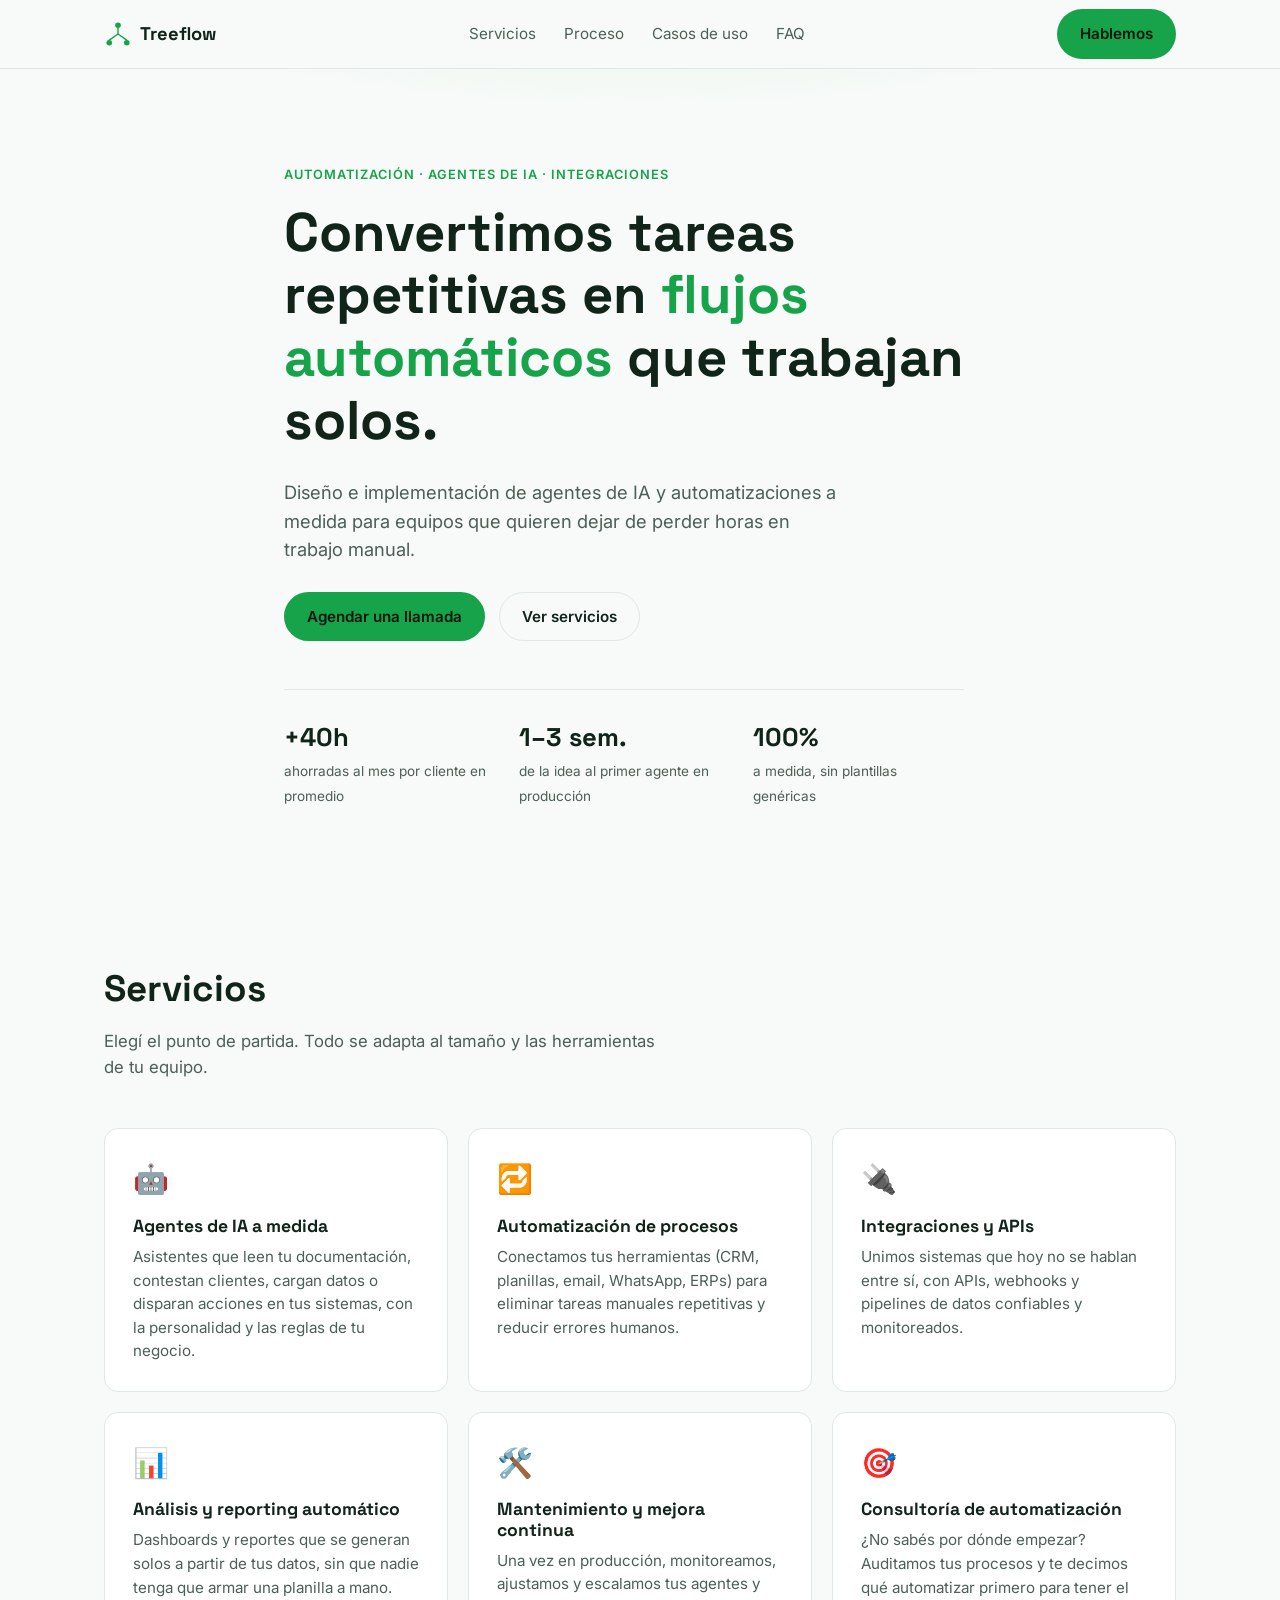
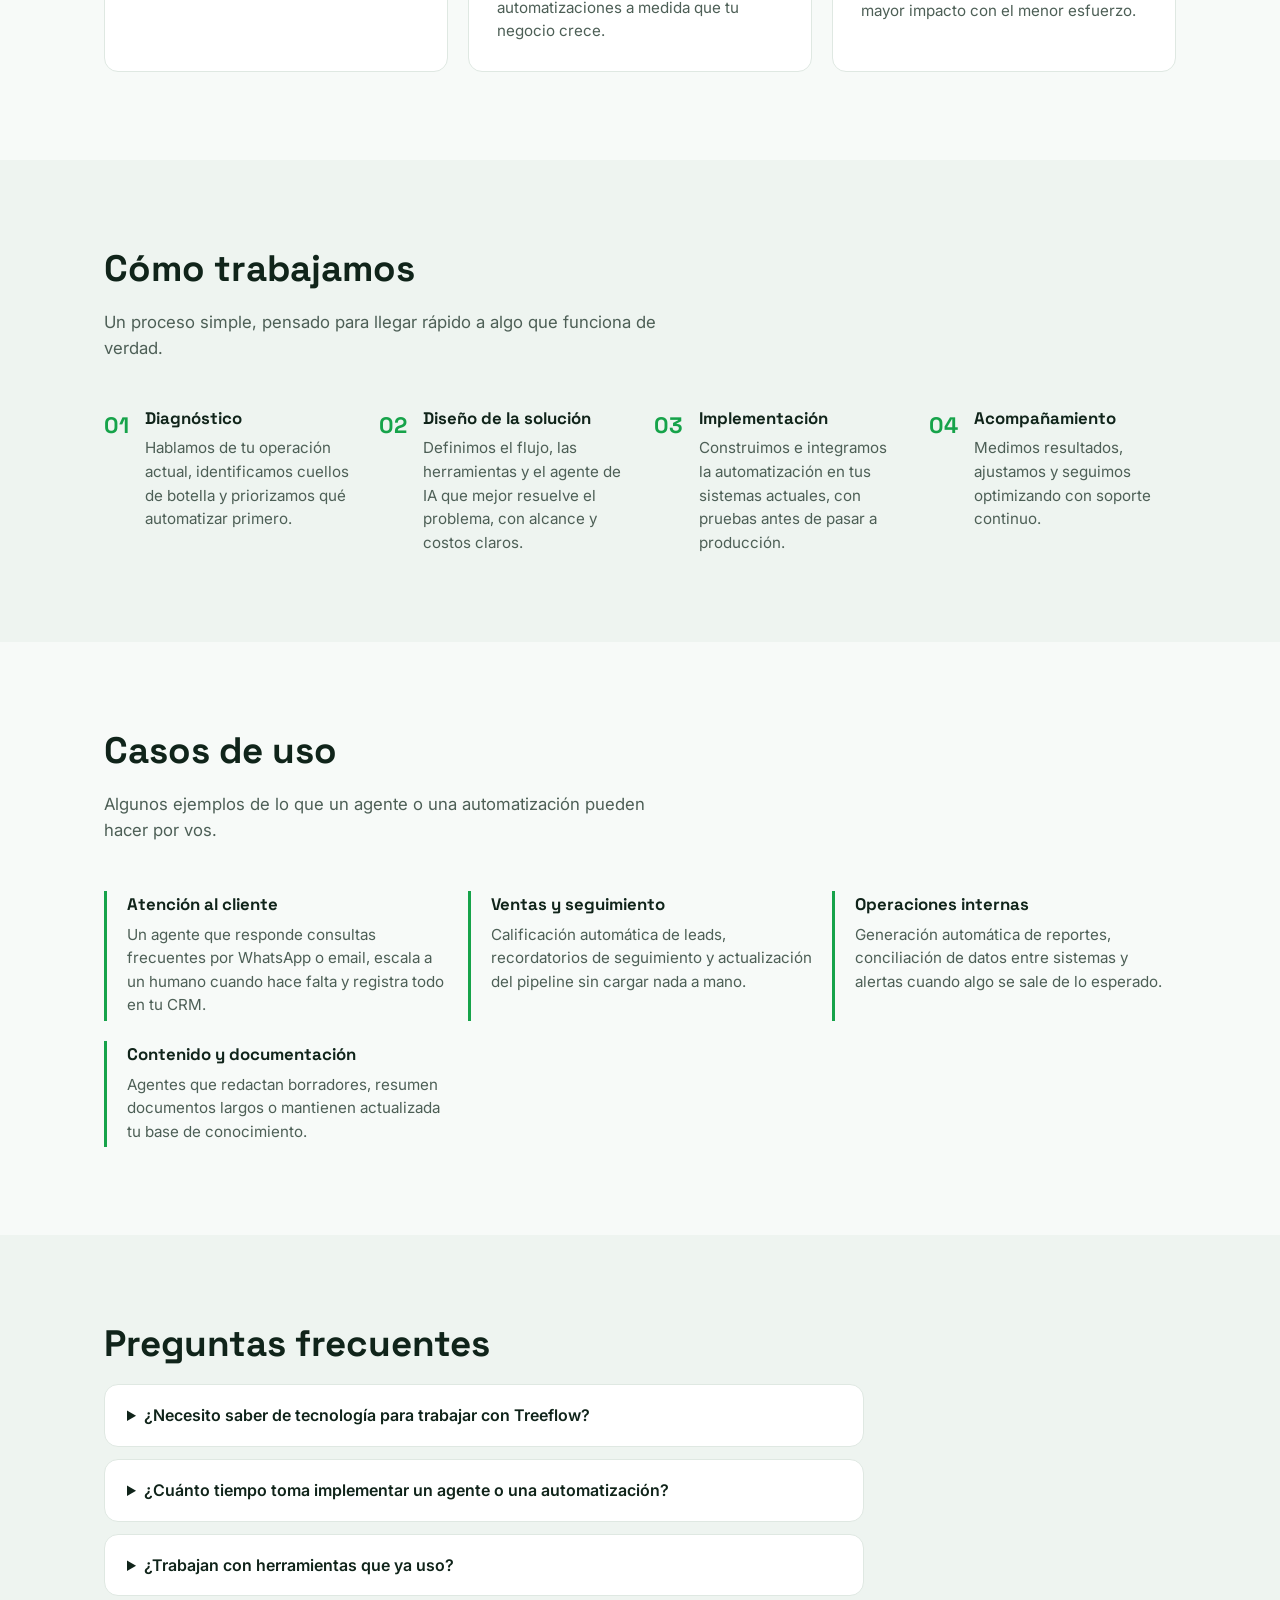
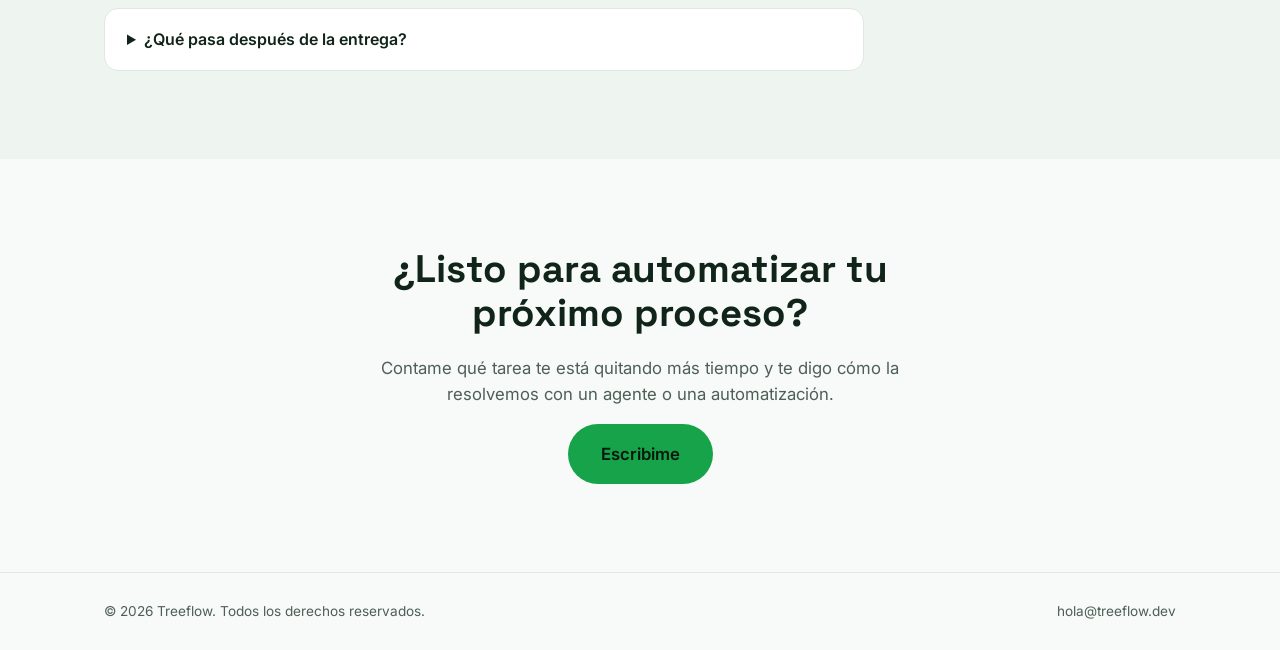
==== index.html @ 0b5848a7 "Initial commit: Treeflow landing page Static landing page for a service business focused on process " ====
<!DOCTYPE html>
<html lang="es">
<head>
<meta charset="UTF-8">
<meta name="viewport" content="width=device-width, initial-scale=1.0">
<title>Treeflow — Automatización y Agentes de IA</title>
<meta name="description" content="Treeflow diseña e implementa automatizaciones y agentes de IA a medida para que tu negocio ahorre tiempo y escale sin fricción.">
<link rel="preconnect" href="https://fonts.googleapis.com">
<link rel="preconnect" href="https://fonts.gstatic.com" crossorigin>
<link href="https://fonts.googleapis.com/css2?family=Space+Grotesk:wght@400;500;600;700&family=Inter:wght@400;500;600&display=swap" rel="stylesheet">
<link rel="stylesheet" href="css/styles.css">
</head>
<body>

<header class="site-header">
  <div class="container header-inner">
    <a href="#top" class="logo">
      <span class="logo-mark" aria-hidden="true">
        <svg viewBox="0 0 32 32" width="28" height="28">
          <circle cx="16" cy="6" r="3.2" fill="currentColor"/>
          <circle cx="6" cy="26" r="3.2" fill="currentColor"/>
          <circle cx="26" cy="26" r="3.2" fill="currentColor"/>
          <path d="M16 9 V16 M16 16 L6 23 M16 16 L26 23" stroke="currentColor" stroke-width="1.6" fill="none" stroke-linecap="round"/>
        </svg>
      </span>
      Treeflow
    </a>
    <nav class="main-nav" aria-label="Navegación principal">
      <a href="#servicios">Servicios</a>
      <a href="#proceso">Proceso</a>
      <a href="#casos">Casos de uso</a>
      <a href="#faq">FAQ</a>
    </nav>
    <a href="#contacto" class="btn btn-primary btn-nav">Hablemos</a>
  </div>
</header>

<main id="top">

  <section class="hero">
    <div class="container hero-inner">
      <p class="eyebrow">Automatización · Agentes de IA · Integraciones</p>
      <h1>Convertimos tareas repetitivas en <span class="highlight">flujos automáticos</span> que trabajan solos.</h1>
      <p class="hero-sub">Diseño e implementación de agentes de IA y automatizaciones a medida para equipos que quieren dejar de perder horas en trabajo manual.</p>
      <div class="hero-cta">
        <a href="#contacto" class="btn btn-primary">Agendar una llamada</a>
        <a href="#servicios" class="btn btn-ghost">Ver servicios</a>
      </div>
      <div class="hero-stats">
        <div><strong>+40h</strong><span>ahorradas al mes por cliente en promedio</span></div>
        <div><strong>1–3 sem.</strong><span>de la idea al primer agente en producción</span></div>
        <div><strong>100%</strong><span>a medida, sin plantillas genéricas</span></div>
      </div>
    </div>
  </section>

  <section id="servicios" class="section">
    <div class="container">
      <h2 class="section-title">Servicios</h2>
      <p class="section-sub">Elegí el punto de partida. Todo se adapta al tamaño y las herramientas de tu equipo.</p>

      <div class="cards-grid">
        <article class="card">
          <div class="card-icon">🤖</div>
          <h3>Agentes de IA a medida</h3>
          <p>Asistentes que leen tu documentación, contestan clientes, cargan datos o disparan acciones en tus sistemas, con la personalidad y las reglas de tu negocio.</p>
        </article>
        <article class="card">
          <div class="card-icon">🔁</div>
          <h3>Automatización de procesos</h3>
          <p>Conectamos tus herramientas (CRM, planillas, email, WhatsApp, ERPs) para eliminar tareas manuales repetitivas y reducir errores humanos.</p>
        </article>
        <article class="card">
          <div class="card-icon">🔌</div>
          <h3>Integraciones y APIs</h3>
          <p>Unimos sistemas que hoy no se hablan entre sí, con APIs, webhooks y pipelines de datos confiables y monitoreados.</p>
        </article>
        <article class="card">
          <div class="card-icon">📊</div>
          <h3>Análisis y reporting automático</h3>
          <p>Dashboards y reportes que se generan solos a partir de tus datos, sin que nadie tenga que armar una planilla a mano.</p>
        </article>
        <article class="card">
          <div class="card-icon">🛠️</div>
          <h3>Mantenimiento y mejora continua</h3>
          <p>Una vez en producción, monitoreamos, ajustamos y escalamos tus agentes y automatizaciones a medida que tu negocio crece.</p>
        </article>
        <article class="card">
          <div class="card-icon">🎯</div>
          <h3>Consultoría de automatización</h3>
          <p>¿No sabés por dónde empezar? Auditamos tus procesos y te decimos qué automatizar primero para tener el mayor impacto con el menor esfuerzo.</p>
        </article>
      </div>
    </div>
  </section>

  <section id="proceso" class="section section-alt">
    <div class="container">
      <h2 class="section-title">Cómo trabajamos</h2>
      <p class="section-sub">Un proceso simple, pensado para llegar rápido a algo que funciona de verdad.</p>

      <ol class="process-list">
        <li>
          <span class="process-num">01</span>
          <div>
            <h3>Diagnóstico</h3>
            <p>Hablamos de tu operación actual, identificamos cuellos de botella y priorizamos qué automatizar primero.</p>
          </div>
        </li>
        <li>
          <span class="process-num">02</span>
          <div>
            <h3>Diseño de la solución</h3>
            <p>Definimos el flujo, las herramientas y el agente de IA que mejor resuelve el problema, con alcance y costos claros.</p>
          </div>
        </li>
        <li>
          <span class="process-num">03</span>
          <div>
            <h3>Implementación</h3>
            <p>Construimos e integramos la automatización en tus sistemas actuales, con pruebas antes de pasar a producción.</p>
          </div>
        </li>
        <li>
          <span class="process-num">04</span>
          <div>
            <h3>Acompañamiento</h3>
            <p>Medimos resultados, ajustamos y seguimos optimizando con soporte continuo.</p>
          </div>
        </li>
      </ol>
    </div>
  </section>

  <section id="casos" class="section">
    <div class="container">
      <h2 class="section-title">Casos de uso</h2>
      <p class="section-sub">Algunos ejemplos de lo que un agente o una automatización pueden hacer por vos.</p>

      <div class="usecases-grid">
        <div class="usecase">
          <h3>Atención al cliente</h3>
          <p>Un agente que responde consultas frecuentes por WhatsApp o email, escala a un humano cuando hace falta y registra todo en tu CRM.</p>
        </div>
        <div class="usecase">
          <h3>Ventas y seguimiento</h3>
          <p>Calificación automática de leads, recordatorios de seguimiento y actualización del pipeline sin cargar nada a mano.</p>
        </div>
        <div class="usecase">
          <h3>Operaciones internas</h3>
          <p>Generación automática de reportes, conciliación de datos entre sistemas y alertas cuando algo se sale de lo esperado.</p>
        </div>
        <div class="usecase">
          <h3>Contenido y documentación</h3>
          <p>Agentes que redactan borradores, resumen documentos largos o mantienen actualizada tu base de conocimiento.</p>
        </div>
      </div>
    </div>
  </section>

  <section id="faq" class="section section-alt">
    <div class="container">
      <h2 class="section-title">Preguntas frecuentes</h2>
      <div class="faq-list">
        <details>
          <summary>¿Necesito saber de tecnología para trabajar con Treeflow?</summary>
          <p>No. Nos encargamos de toda la parte técnica. Vos aportás el conocimiento de tu negocio y nosotros lo traducimos en automatizaciones y agentes.</p>
        </details>
        <details>
          <summary>¿Cuánto tiempo toma implementar un agente o una automatización?</summary>
          <p>Depende de la complejidad, pero la mayoría de los proyectos tienen una primera versión funcionando en producción entre 1 y 3 semanas.</p>
        </details>
        <details>
          <summary>¿Trabajan con herramientas que ya uso?</summary>
          <p>Sí. Integramos con las herramientas que ya tenés (CRM, planillas, WhatsApp, email, ERPs, bases de datos) en lugar de pedirte que migres todo.</p>
        </details>
        <details>
          <summary>¿Qué pasa después de la entrega?</summary>
          <p>Ofrecemos planes de mantenimiento y mejora continua para que la automatización siga funcionando y evolucionando con tu negocio.</p>
        </details>
      </div>
    </div>
  </section>

  <section id="contacto" class="section cta-section">
    <div class="container cta-inner">
      <h2>¿Listo para automatizar tu próximo proceso?</h2>
      <p>Contame qué tarea te está quitando más tiempo y te digo cómo la resolvemos con un agente o una automatización.</p>
      <a href="mailto:hola@treeflow.dev?subject=Quiero%20automatizar%20un%20proceso" class="btn btn-primary btn-large">Escribime</a>
    </div>
  </section>

</main>

<footer class="site-footer">
  <div class="container footer-inner">
    <span>© <span id="year"></span> Treeflow. Todos los derechos reservados.</span>
    <a href="mailto:hola@treeflow.dev">hola@treeflow.dev</a>
  </div>
</footer>

<script src="js/main.js"></script>
</body>
</html>
---- css/styles.css ----
:root {
  --bg: #0b0f0d;
  --bg-alt: #0f1512;
  --surface: #121a16;
  --surface-border: #1f2b25;
  --text: #eef2ef;
  --text-muted: #9fb0a8;
  --accent: #4ade80;
  --accent-strong: #22c55e;
  --accent-soft: rgba(74, 222, 128, 0.12);
  --font-display: "Space Grotesk", "Inter", system-ui, sans-serif;
  --font-body: "Inter", system-ui, sans-serif;
  --radius: 14px;
  --max-width: 1120px;
}

@media (prefers-color-scheme: light) {
  :root:not([data-theme="dark"]) {
    --bg: #f7faf8;
    --bg-alt: #eef4f0;
    --surface: #ffffff;
    --surface-border: #dfe8e2;
    --text: #10241a;
    --text-muted: #4d5f56;
    --accent: #16a34a;
    --accent-strong: #15803d;
    --accent-soft: rgba(22, 163, 74, 0.1);
  }
}

* { box-sizing: border-box; }

html { scroll-behavior: smooth; }

body {
  margin: 0;
  background: var(--bg);
  color: var(--text);
  font-family: var(--font-body);
  line-height: 1.55;
  -webkit-font-smoothing: antialiased;
}

h1, h2, h3 {
  font-family: var(--font-display);
  line-height: 1.15;
  margin: 0 0 0.5em;
}

p { margin: 0 0 1em; color: var(--text-muted); }

a { color: inherit; text-decoration: none; }

.container {
  max-width: var(--max-width);
  margin: 0 auto;
  padding: 0 24px;
}

/* Header */

.site-header {
  position: sticky;
  top: 0;
  z-index: 50;
  backdrop-filter: blur(10px);
  background: color-mix(in srgb, var(--bg) 82%, transparent);
  border-bottom: 1px solid var(--surface-border);
}

.header-inner {
  display: flex;
  align-items: center;
  justify-content: space-between;
  height: 68px;
}

.logo {
  display: flex;
  align-items: center;
  gap: 8px;
  font-family: var(--font-display);
  font-weight: 700;
  font-size: 1.15rem;
  color: var(--text);
}

.logo-mark { color: var(--accent); display: inline-flex; }

.main-nav {
  display: flex;
  gap: 28px;
}

.main-nav a {
  font-size: 0.95rem;
  color: var(--text-muted);
  transition: color 0.15s ease;
}

.main-nav a:hover { color: var(--text); }

.btn-nav { display: none; }

@media (min-width: 720px) {
  .btn-nav { display: inline-flex; }
}

/* Buttons */

.btn {
  display: inline-flex;
  align-items: center;
  justify-content: center;
  gap: 8px;
  padding: 12px 22px;
  border-radius: 999px;
  font-weight: 600;
  font-size: 0.95rem;
  border: 1px solid transparent;
  cursor: pointer;
  transition: transform 0.15s ease, background 0.15s ease, border-color 0.15s ease;
}

.btn-primary {
  background: var(--accent);
  color: #06170e;
}

.btn-primary:hover { background: var(--accent-strong); transform: translateY(-1px); }

.btn-ghost {
  border-color: var(--surface-border);
  color: var(--text);
}

.btn-ghost:hover { border-color: var(--accent); color: var(--accent); }

.btn-large { padding: 16px 32px; font-size: 1.05rem; }

/* Hero */

.hero {
  padding: 96px 0 72px;
  position: relative;
  overflow: hidden;
}

.hero::before {
  content: "";
  position: absolute;
  inset: -20% -10% auto -10%;
  height: 480px;
  background: radial-gradient(60% 60% at 50% 0%, var(--accent-soft), transparent 70%);
  pointer-events: none;
}

.hero-inner { position: relative; max-width: 760px; }

.eyebrow {
  color: var(--accent);
  text-transform: uppercase;
  letter-spacing: 0.08em;
  font-size: 0.8rem;
  font-weight: 600;
  margin-bottom: 16px;
}

.hero h1 {
  font-size: clamp(2.1rem, 5vw, 3.4rem);
  font-weight: 700;
  color: var(--text);
}

.highlight { color: var(--accent); }

.hero-sub {
  font-size: 1.15rem;
  max-width: 560px;
}

.hero-cta {
  display: flex;
  flex-wrap: wrap;
  gap: 14px;
  margin: 28px 0 48px;
}

.hero-stats {
  display: grid;
  grid-template-columns: repeat(auto-fit, minmax(160px, 1fr));
  gap: 24px;
  max-width: 680px;
  padding-top: 28px;
  border-top: 1px solid var(--surface-border);
}

.hero-stats strong {
  display: block;
  font-family: var(--font-display);
  font-size: 1.6rem;
  color: var(--text);
}

.hero-stats span {
  font-size: 0.85rem;
  color: var(--text-muted);
}

/* Sections */

.section { padding: 88px 0; }

.section-alt { background: var(--bg-alt); }

.section-title {
  font-size: clamp(1.7rem, 3.5vw, 2.3rem);
  color: var(--text);
}

.section-sub {
  max-width: 560px;
  font-size: 1.05rem;
  margin-bottom: 48px;
}

/* Cards */

.cards-grid {
  display: grid;
  grid-template-columns: repeat(auto-fit, minmax(260px, 1fr));
  gap: 20px;
}

.card {
  background: var(--surface);
  border: 1px solid var(--surface-border);
  border-radius: var(--radius);
  padding: 28px;
  transition: border-color 0.15s ease, transform 0.15s ease;
}

.card:hover {
  border-color: var(--accent);
  transform: translateY(-2px);
}

.card-icon { font-size: 1.8rem; margin-bottom: 14px; }

.card h3 { font-size: 1.1rem; color: var(--text); }

.card p { font-size: 0.95rem; margin-bottom: 0; }

/* Process */

.process-list {
  list-style: none;
  margin: 0;
  padding: 0;
  display: grid;
  grid-template-columns: repeat(auto-fit, minmax(230px, 1fr));
  gap: 28px;
}

.process-list li {
  display: flex;
  gap: 16px;
}

.process-num {
  font-family: var(--font-display);
  font-weight: 700;
  color: var(--accent);
  font-size: 1.4rem;
  flex-shrink: 0;
}

.process-list h3 { font-size: 1.05rem; color: var(--text); }

.process-list p { font-size: 0.95rem; margin-bottom: 0; }

/* Use cases */

.usecases-grid {
  display: grid;
  grid-template-columns: repeat(auto-fit, minmax(260px, 1fr));
  gap: 20px;
}

.usecase {
  border-left: 3px solid var(--accent);
  padding: 4px 0 4px 20px;
}

.usecase h3 { font-size: 1.05rem; color: var(--text); }

.usecase p { font-size: 0.95rem; margin-bottom: 0; }

/* FAQ */

.faq-list {
  display: flex;
  flex-direction: column;
  gap: 12px;
  max-width: 760px;
}

.faq-list details {
  background: var(--surface);
  border: 1px solid var(--surface-border);
  border-radius: var(--radius);
  padding: 18px 22px;
}

.faq-list summary {
  cursor: pointer;
  font-weight: 600;
  color: var(--text);
  font-size: 1rem;
}

.faq-list p {
  margin: 14px 0 0;
  font-size: 0.95rem;
}

/* CTA */

.cta-section { text-align: center; }

.cta-inner {
  max-width: 620px;
}

.cta-section h2 {
  font-size: clamp(1.8rem, 4vw, 2.4rem);
  color: var(--text);
}

.cta-section p { font-size: 1.05rem; }

/* Footer */

.site-footer {
  border-top: 1px solid var(--surface-border);
  padding: 28px 0;
}

.footer-inner {
  display: flex;
  flex-wrap: wrap;
  gap: 12px;
  justify-content: space-between;
  font-size: 0.85rem;
  color: var(--text-muted);
}

.footer-inner a:hover { color: var(--accent); }
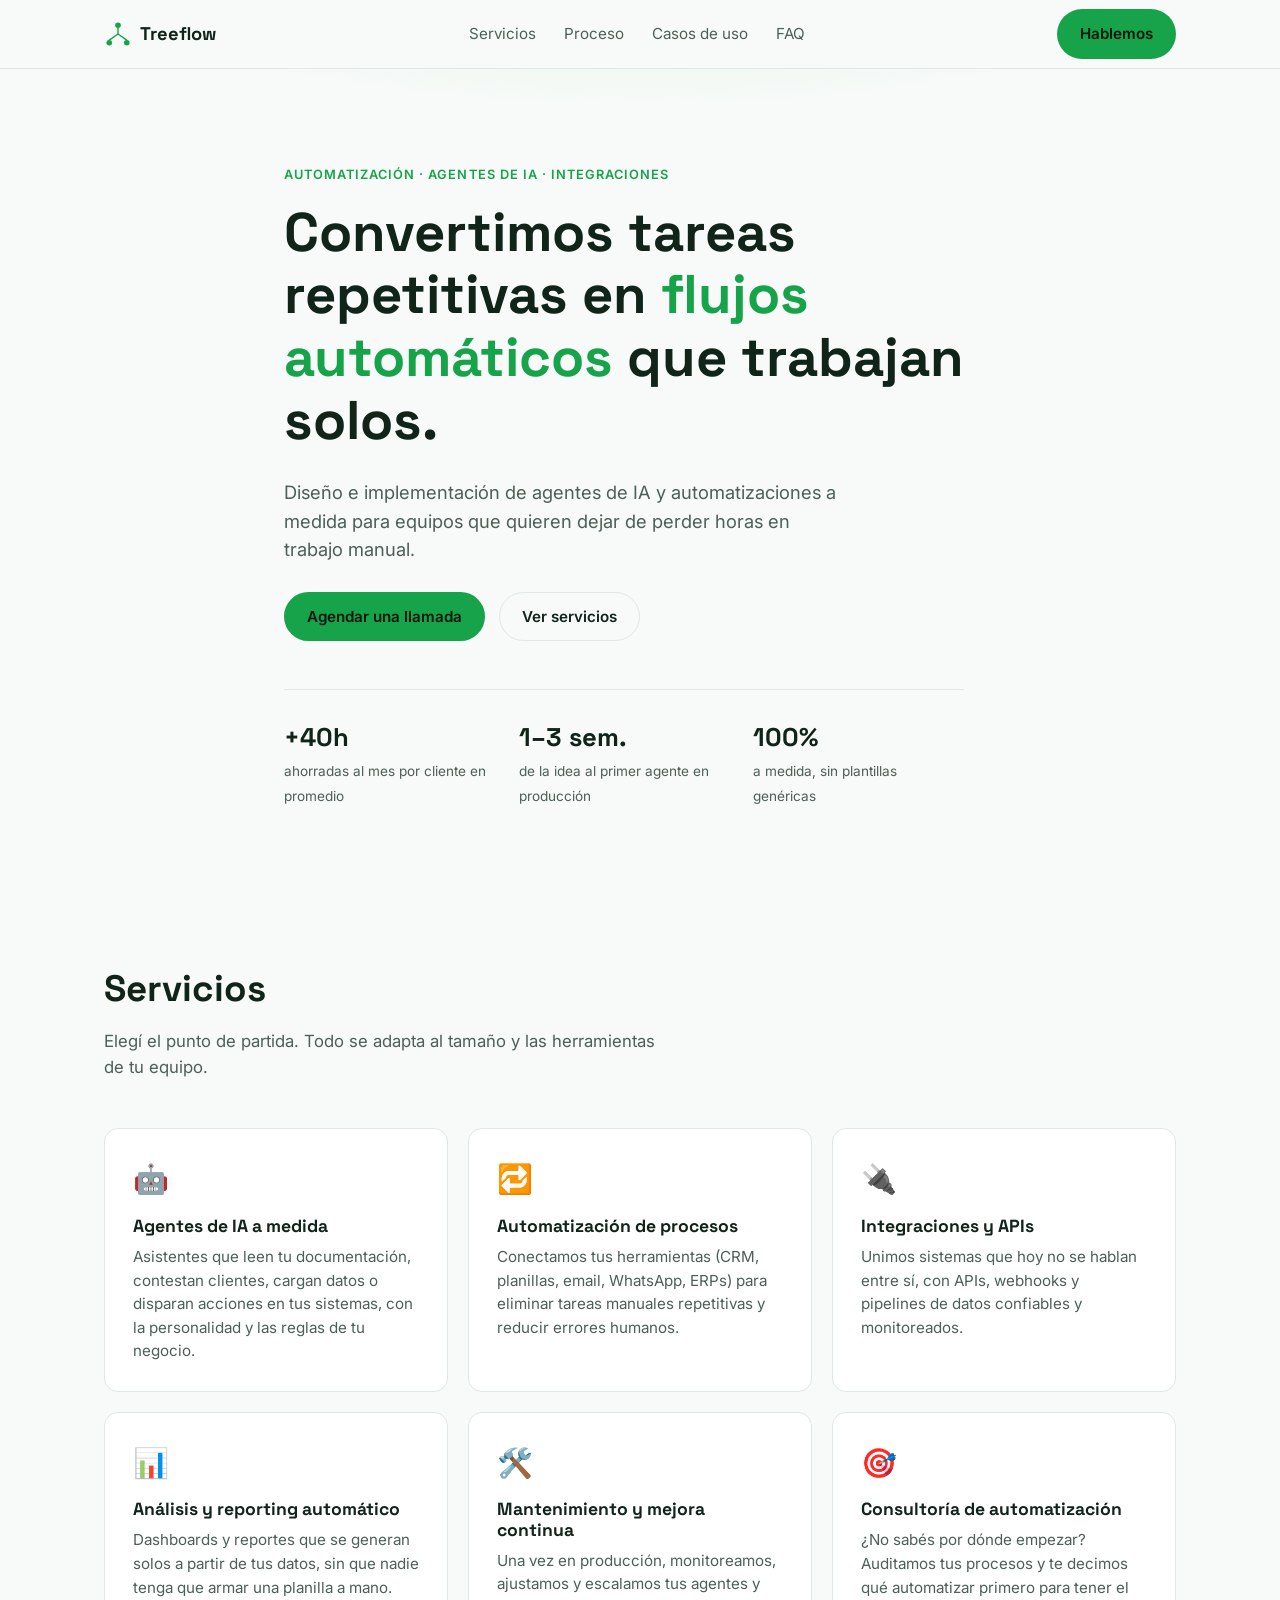
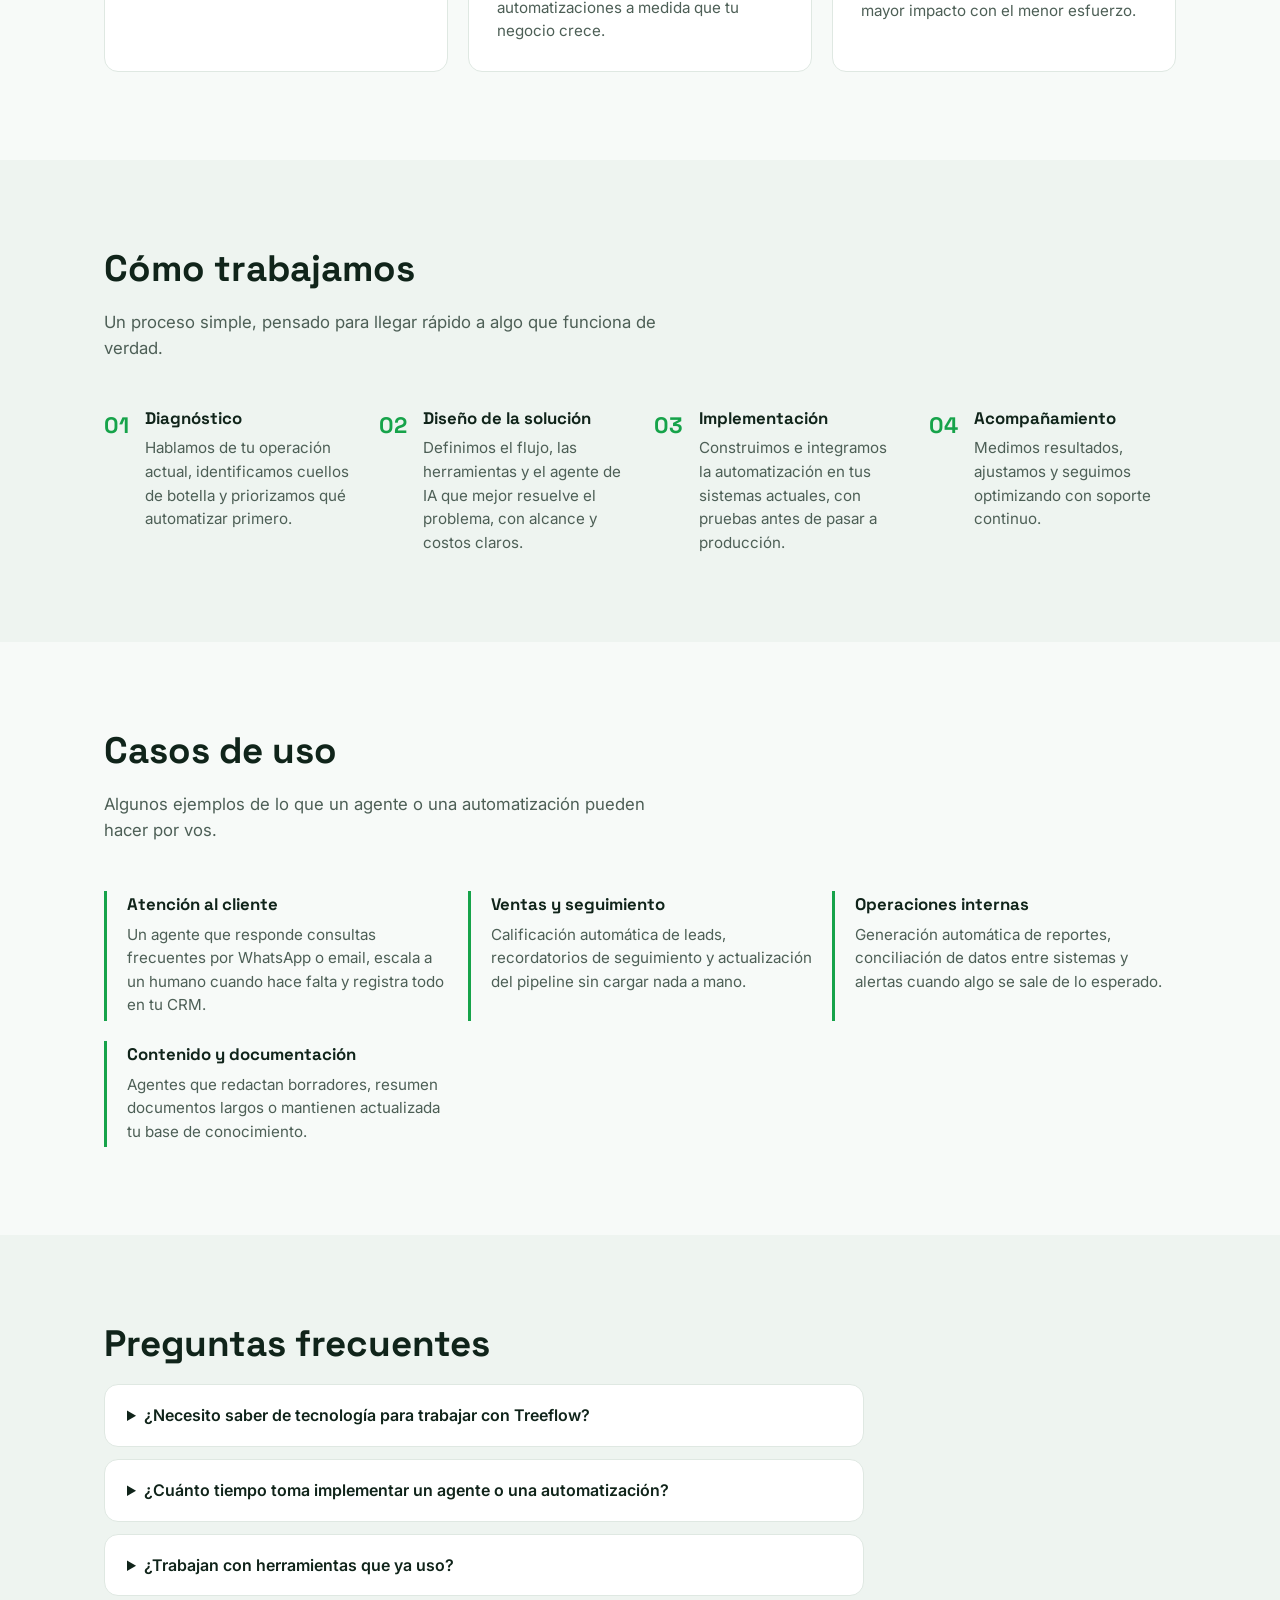
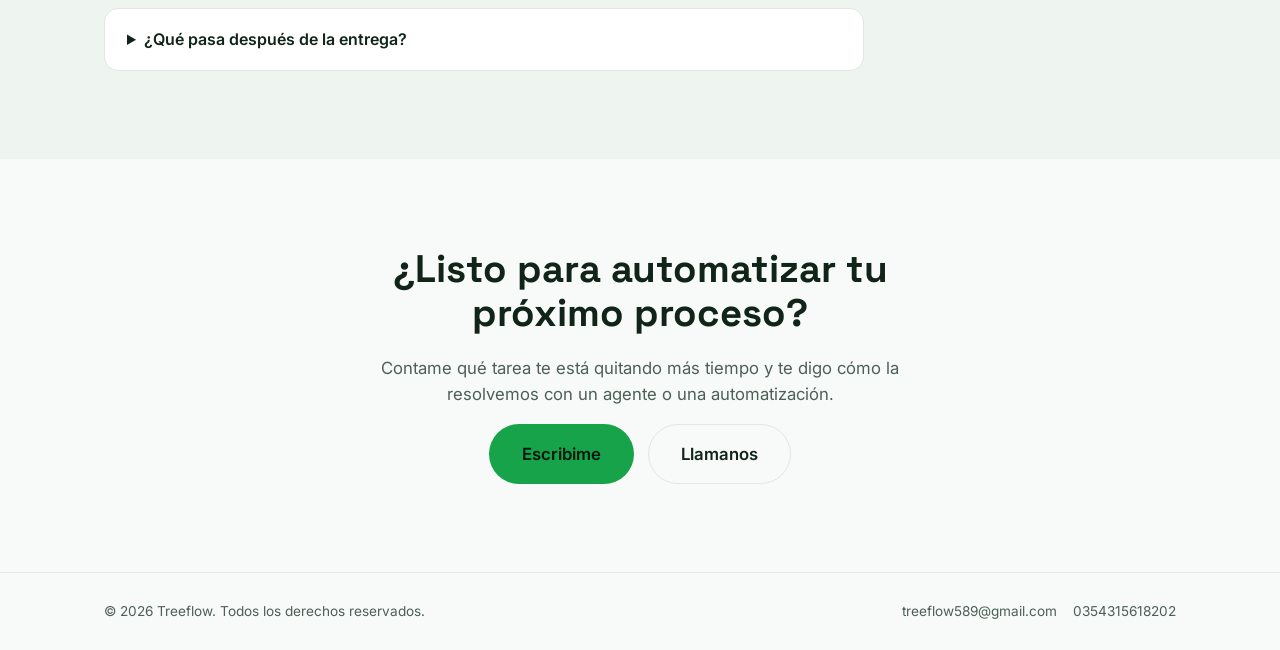
==== commit d6744cdf: "Update contact email and add phone number" ====
--- a/index.html
+++ b/index.html
@@ -5,6 +5,7 @@
 <meta name="viewport" content="width=device-width, initial-scale=1.0">
 <title>Treeflow — Automatización y Agentes de IA</title>
 <meta name="description" content="Treeflow diseña e implementa automatizaciones y agentes de IA a medida para que tu negocio ahorre tiempo y escale sin fricción.">
+<link rel="icon" type="image/svg+xml" href="favicon.svg">
 <link rel="preconnect" href="https://fonts.googleapis.com">
 <link rel="preconnect" href="https://fonts.gstatic.com" crossorigin>
 <link href="https://fonts.googleapis.com/css2?family=Space+Grotesk:wght@400;500;600;700&family=Inter:wght@400;500;600&display=swap" rel="stylesheet">
@@ -186,7 +187,10 @@
     <div class="container cta-inner">
       <h2>¿Listo para automatizar tu próximo proceso?</h2>
       <p>Contame qué tarea te está quitando más tiempo y te digo cómo la resolvemos con un agente o una automatización.</p>
-      <a href="mailto:hola@treeflow.dev?subject=Quiero%20automatizar%20un%20proceso" class="btn btn-primary btn-large">Escribime</a>
+      <div class="cta-buttons">
+        <a href="mailto:treeflow589@gmail.com?subject=Quiero%20automatizar%20un%20proceso" class="btn btn-primary btn-large">Escribime</a>
+        <a href="tel:0354315618202" class="btn btn-ghost btn-large">Llamanos</a>
+      </div>
     </div>
   </section>
 
@@ -195,7 +199,10 @@
 <footer class="site-footer">
   <div class="container footer-inner">
     <span>© <span id="year"></span> Treeflow. Todos los derechos reservados.</span>
-    <a href="mailto:hola@treeflow.dev">hola@treeflow.dev</a>
+    <span class="footer-contact">
+      <a href="mailto:treeflow589@gmail.com">treeflow589@gmail.com</a>
+      <a href="tel:0354315618202">0354315618202</a>
+    </span>
   </div>
 </footer>
 
--- a/css/styles.css
+++ b/css/styles.css
@@ -339,6 +339,14 @@
 
 .cta-section p { font-size: 1.05rem; }
 
+.cta-buttons {
+  display: flex;
+  flex-wrap: wrap;
+  justify-content: center;
+  gap: 14px;
+  margin-top: 8px;
+}
+
 /* Footer */
 
 .site-footer {
@@ -356,3 +364,9 @@
 }
 
 .footer-inner a:hover { color: var(--accent); }
+
+.footer-contact {
+  display: flex;
+  flex-wrap: wrap;
+  gap: 16px;
+}
